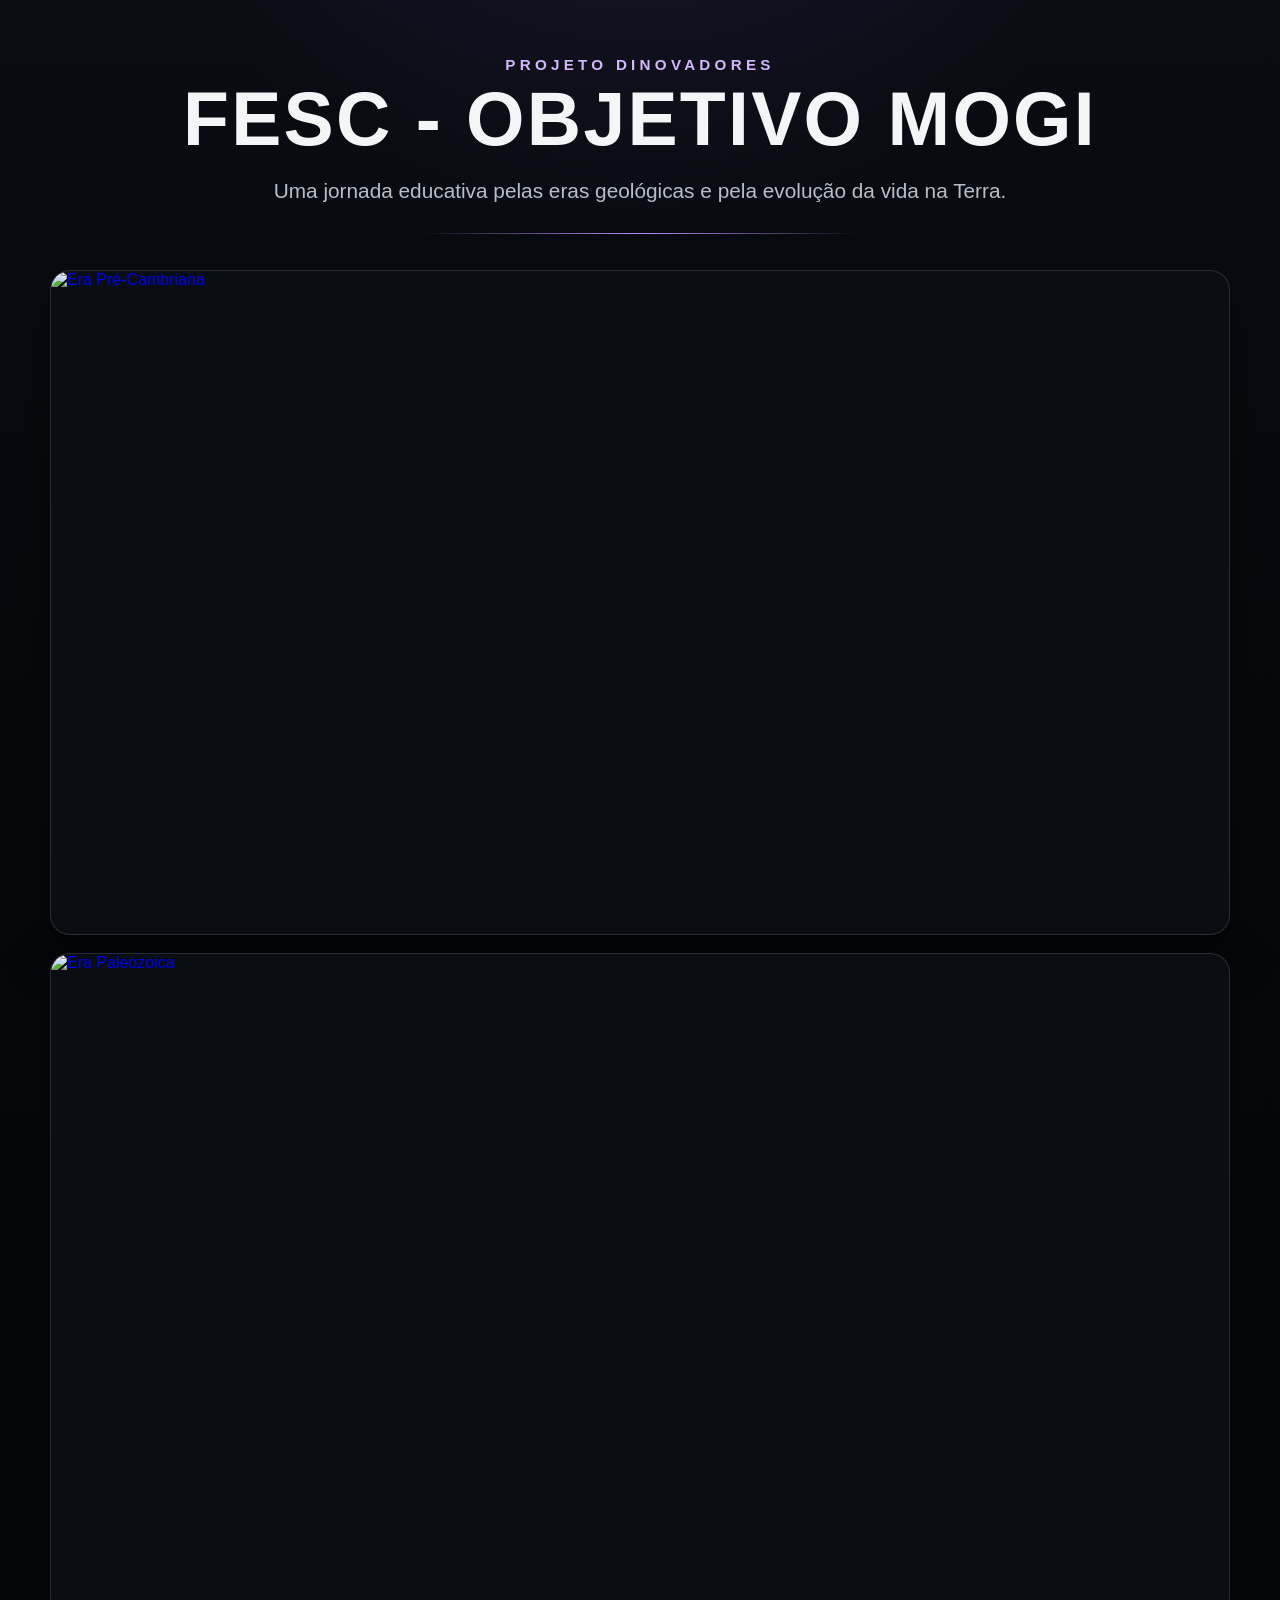
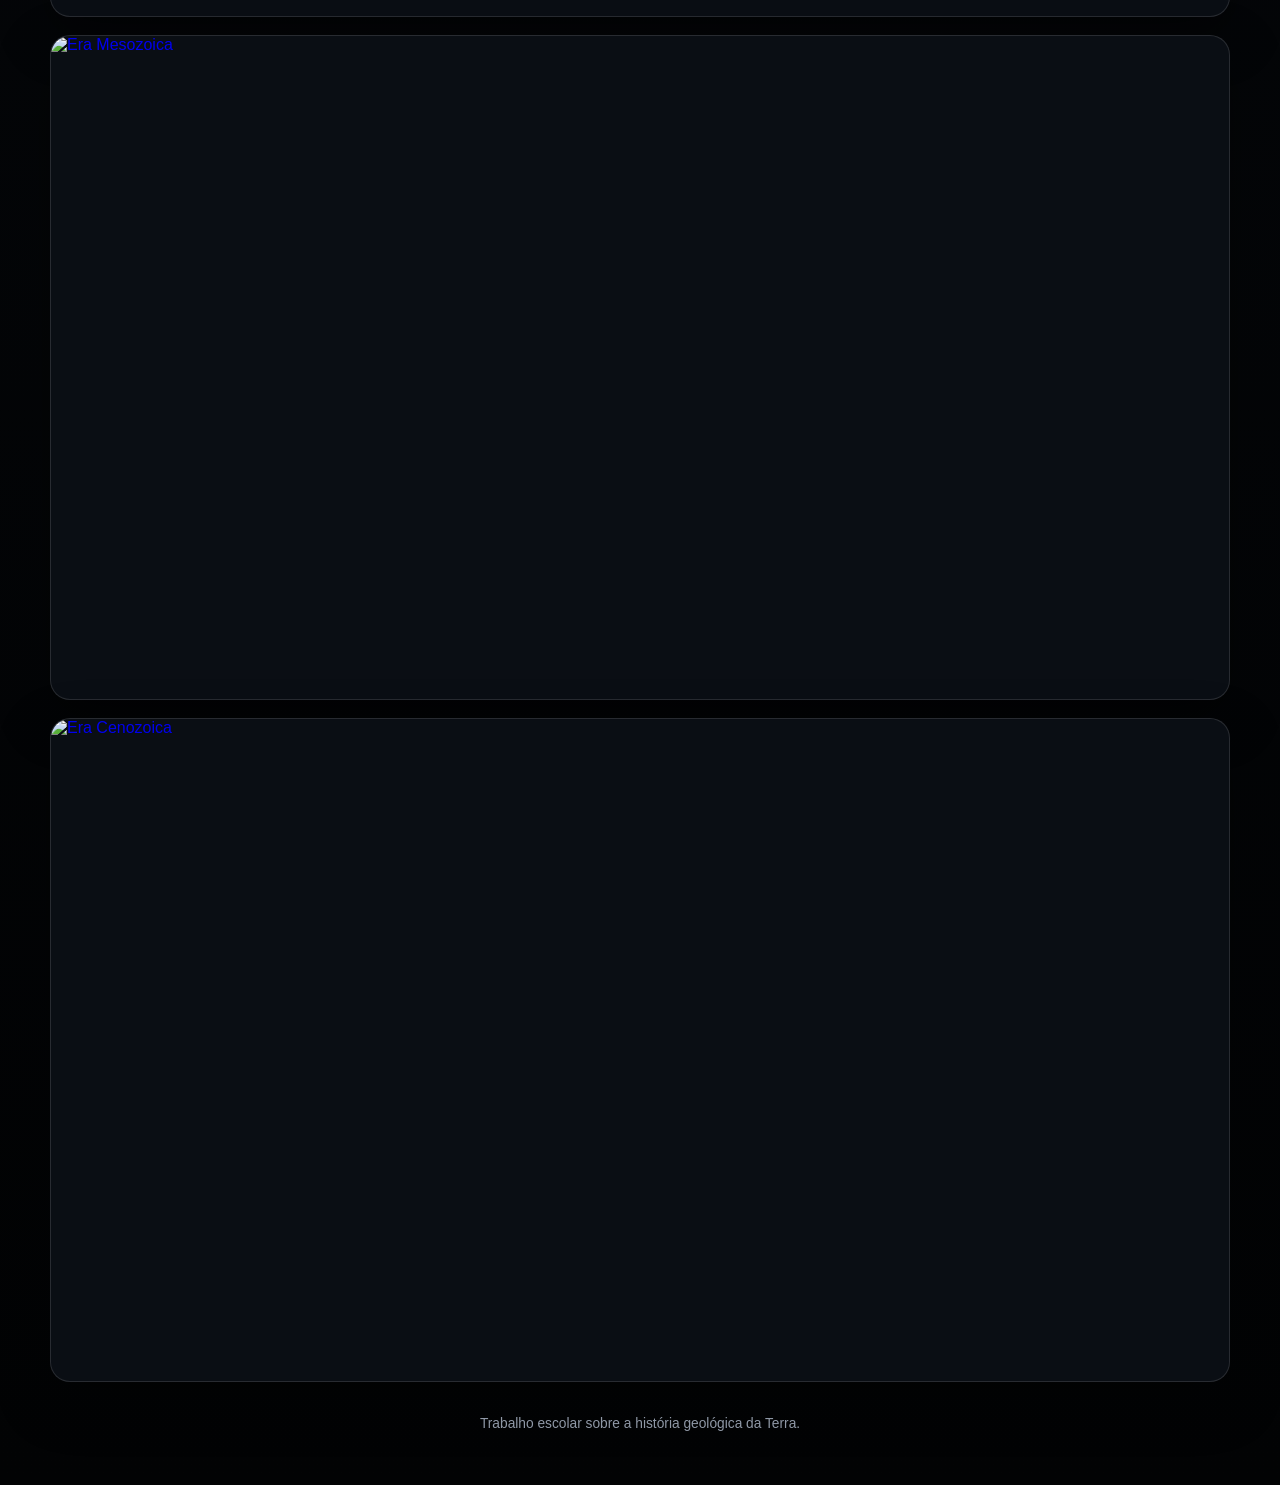
==== index.html @ ee66752a "Add files via upload" ====
<!DOCTYPE html>
<html lang="pt-BR">
<head>
<meta charset="UTF-8">
<meta name="viewport" content="width=device-width, initial-scale=1.0">
<meta name="theme-color" content="#05070a">
<title>Dinovadores | FESC - Objetivo Mogi</title>
<style>
*{box-sizing:border-box}html{scroll-behavior:smooth}
body{margin:0;font-family:Arial,Helvetica,sans-serif;color:#f4f5f7;background:radial-gradient(circle at 50% -10%,rgba(126,87,194,.18),transparent 34rem),linear-gradient(180deg,#090c12 0%,#05070a 30%,#020304 100%)}
.page{width:min(1180px,calc(100% - 24px));margin:auto;padding:34px 0 54px}
header{text-align:center;padding:22px 12px 36px}
.eyebrow{margin:0 0 10px;color:#d2b8ff;font-size:clamp(.78rem,2.5vw,.95rem);font-weight:800;letter-spacing:.28em;text-transform:uppercase}
h1{margin:0;font-size:clamp(2rem,8vw,4.7rem);line-height:.98;letter-spacing:.03em;text-transform:uppercase}
.subtitle{max-width:760px;margin:18px auto 0;color:#b7bec9;font-size:clamp(1rem,3.6vw,1.3rem);line-height:1.55}
.divider{width:min(440px,70%);height:1px;margin:26px auto 0;background:linear-gradient(90deg,transparent,#b992ff,transparent)}
main{display:grid;gap:18px}
.era-card{display:block;overflow:hidden;border:1px solid rgba(255,255,255,.12);border-radius:20px;background:#0a0e14;box-shadow:0 18px 52px rgba(0,0,0,.38);text-decoration:none;transition:.22s}
.era-card:hover,.era-card:focus-visible{transform:translateY(-4px);border-color:rgba(199,164,255,.5);box-shadow:0 24px 64px rgba(0,0,0,.52);outline:none}
.era-card img{display:block;width:100%;height:auto;aspect-ratio:16/9;object-fit:cover}
footer{padding:34px 10px 0;color:#8f98a6;text-align:center;font-size:.86rem}
@media(max-width:640px){.page{width:min(100% - 14px,1180px);padding-top:18px}header{padding-bottom:26px}main{gap:12px}.era-card{border-radius:13px}}
</style>
</head>
<body>
<div class="page">
<header>
<p class="eyebrow">Projeto Dinovadores</p>
<h1>FESC - Objetivo Mogi</h1>
<p class="subtitle">Uma jornada educativa pelas eras geológicas e pela evolução da vida na Terra.</p>
<div class="divider"></div>
</header>
<main>
<a class="era-card" href="precambriana/"><img src="assets/precambriana.png" alt="Era Pré-Cambriana"></a>
<a class="era-card" href="paleozoica/"><img src="assets/paleozoica.png" alt="Era Paleozoica" loading="lazy"></a>
<a class="era-card" href="mesozoica/"><img src="assets/mesozoica.png" alt="Era Mesozoica" loading="lazy"></a>
<a class="era-card" href="cenozoica/"><img src="assets/cenozoica.png" alt="Era Cenozoica" loading="lazy"></a>
</main>
<footer>Trabalho escolar sobre a história geológica da Terra.</footer>
</div>
</body>
</html>
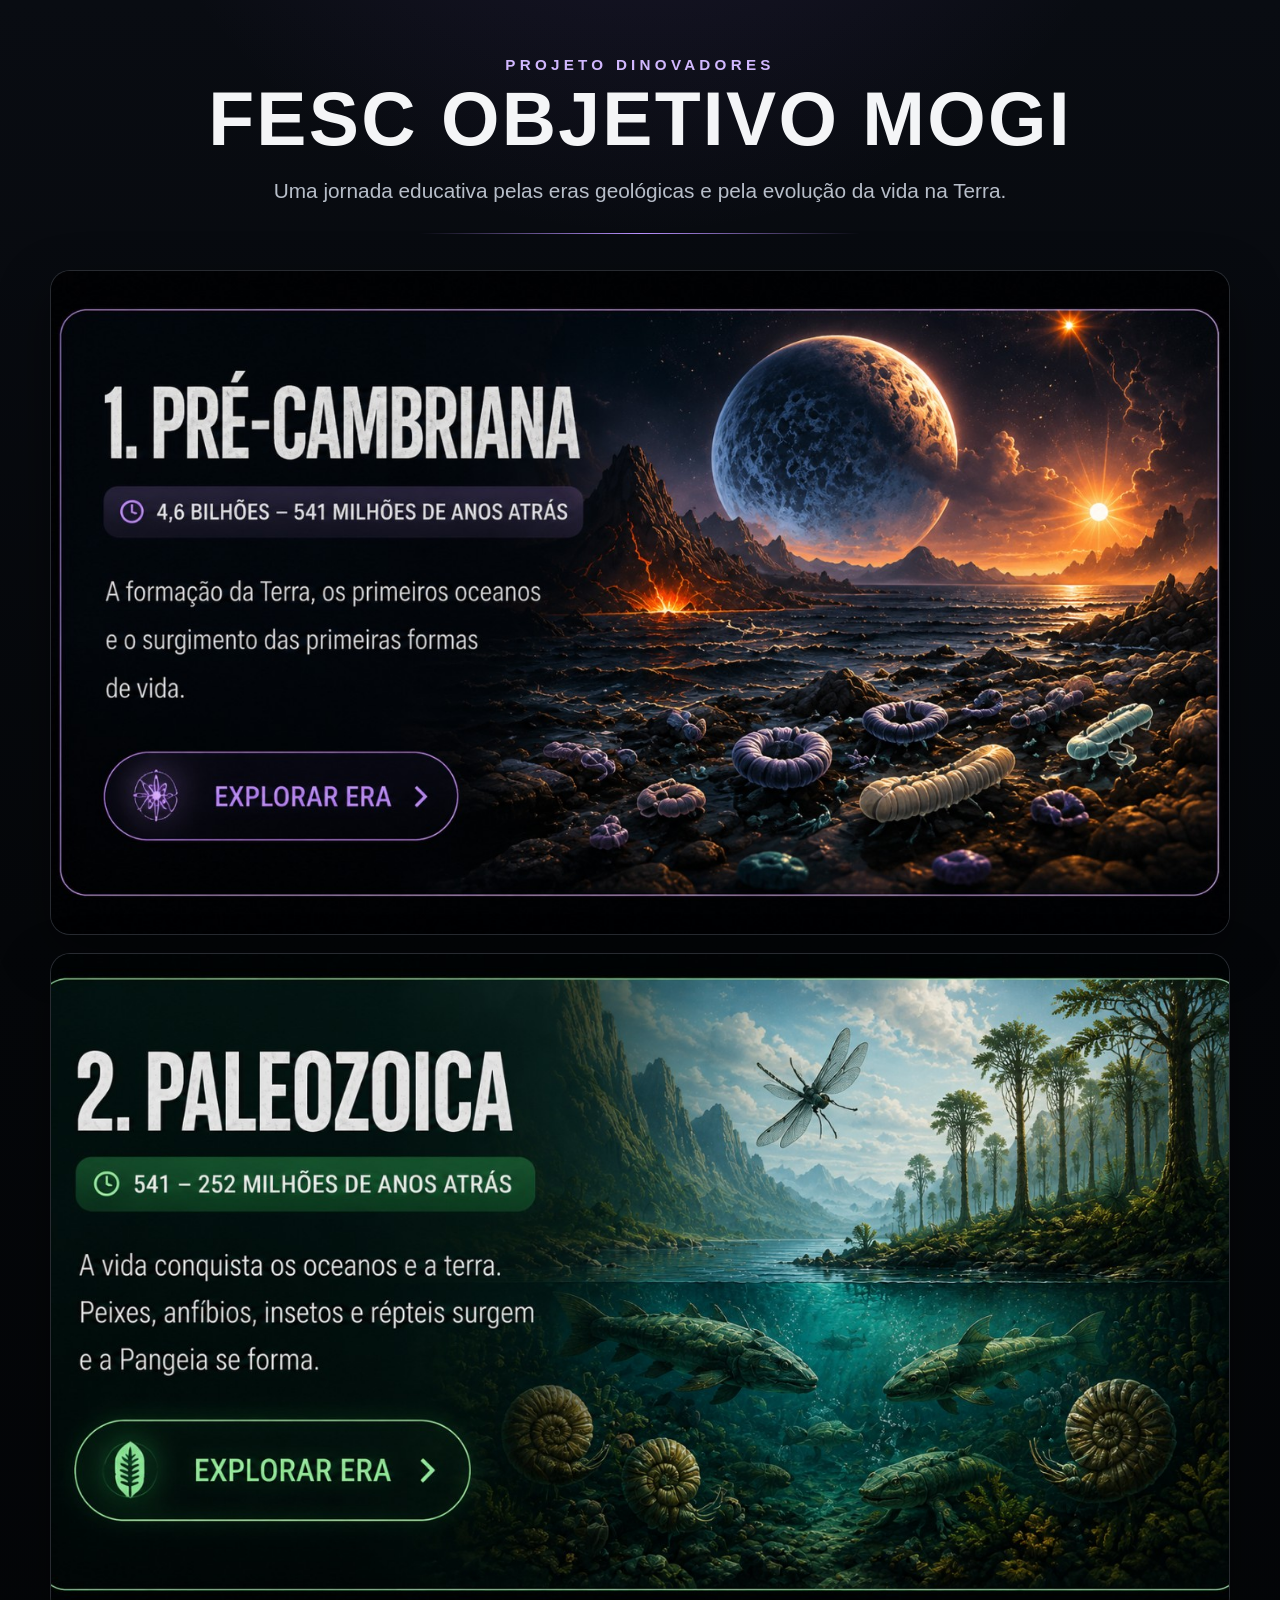
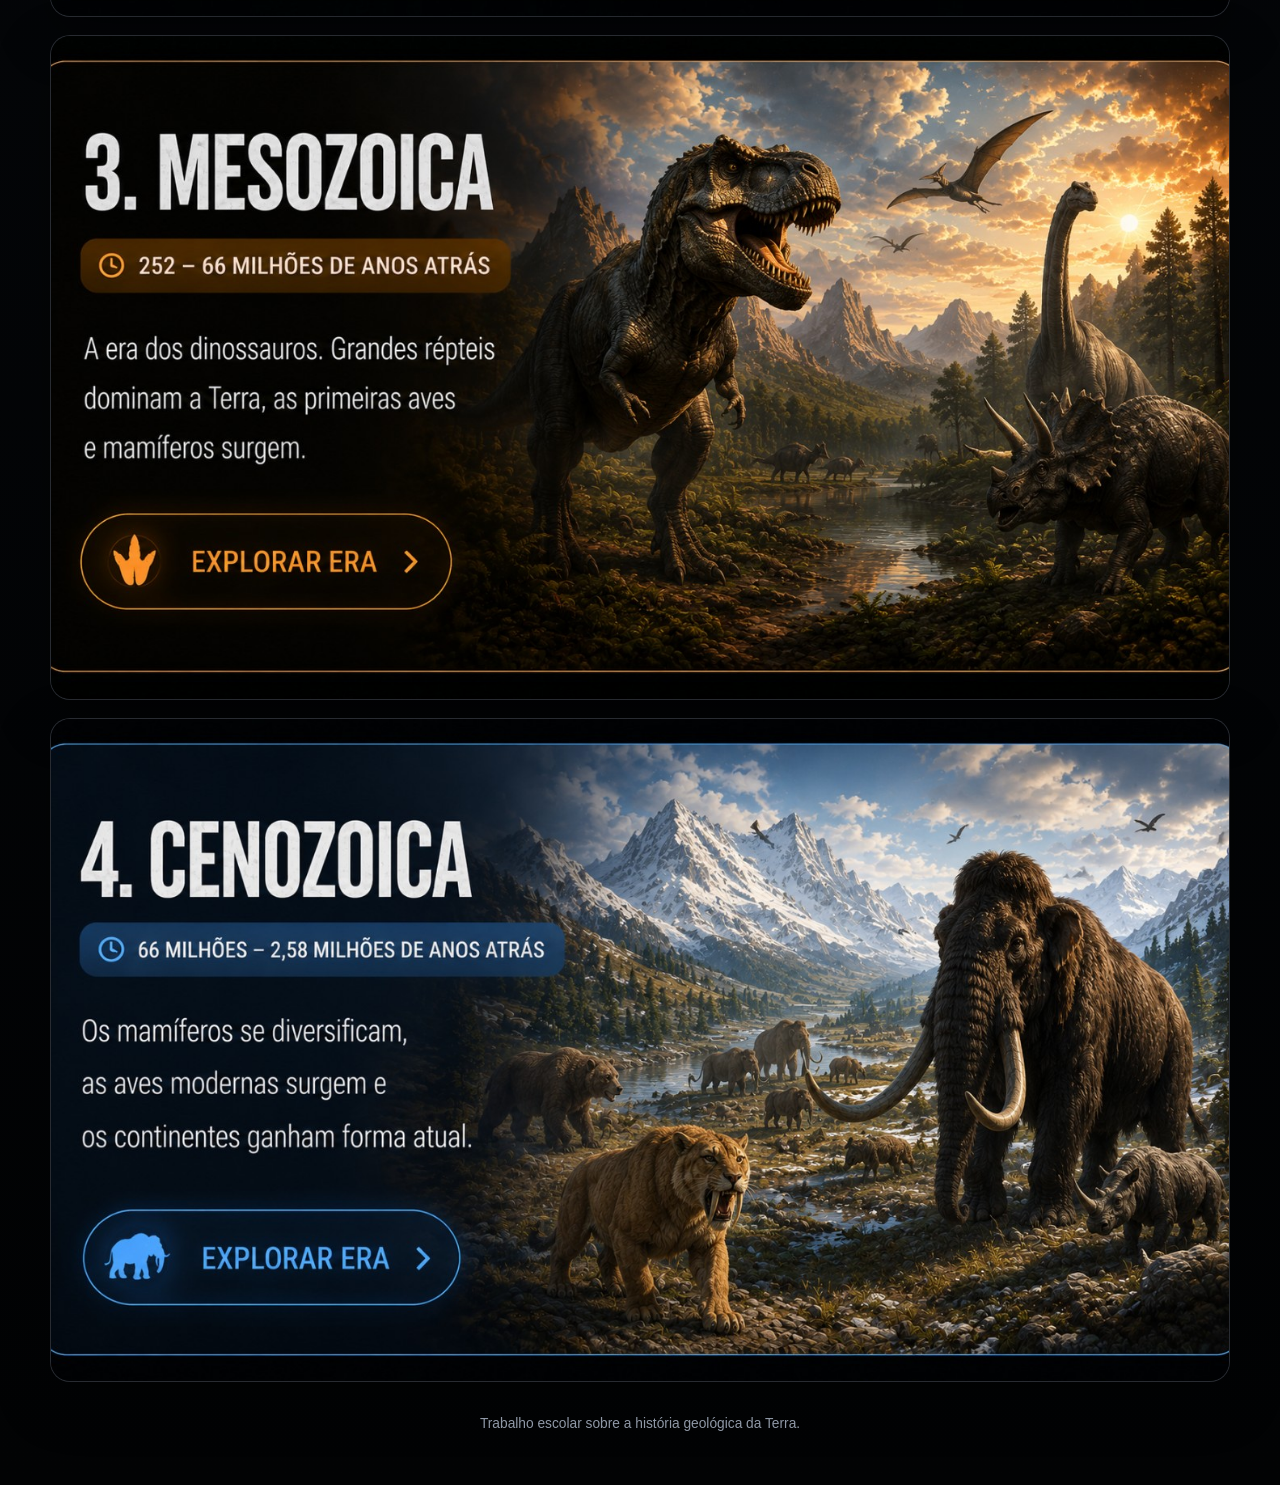
==== commit ca693190: "Update index.html" ====
--- a/index.html
+++ b/index.html
@@ -25,8 +25,14 @@
 <body>
 <div class="page">
 <header>
+  
 <p class="eyebrow">Projeto Dinovadores</p>
-<h1>FESC - Objetivo Mogi</h1>
+
+<h1>
+  <span>FESC</span>
+  <span>Objetivo Mogi</span>
+</h1>
+  
 <p class="subtitle">Uma jornada educativa pelas eras geológicas e pela evolução da vida na Terra.</p>
 <div class="divider"></div>
 </header>
@@ -39,4 +45,4 @@
 <footer>Trabalho escolar sobre a história geológica da Terra.</footer>
 </div>
 </body>
-</html>+</html>
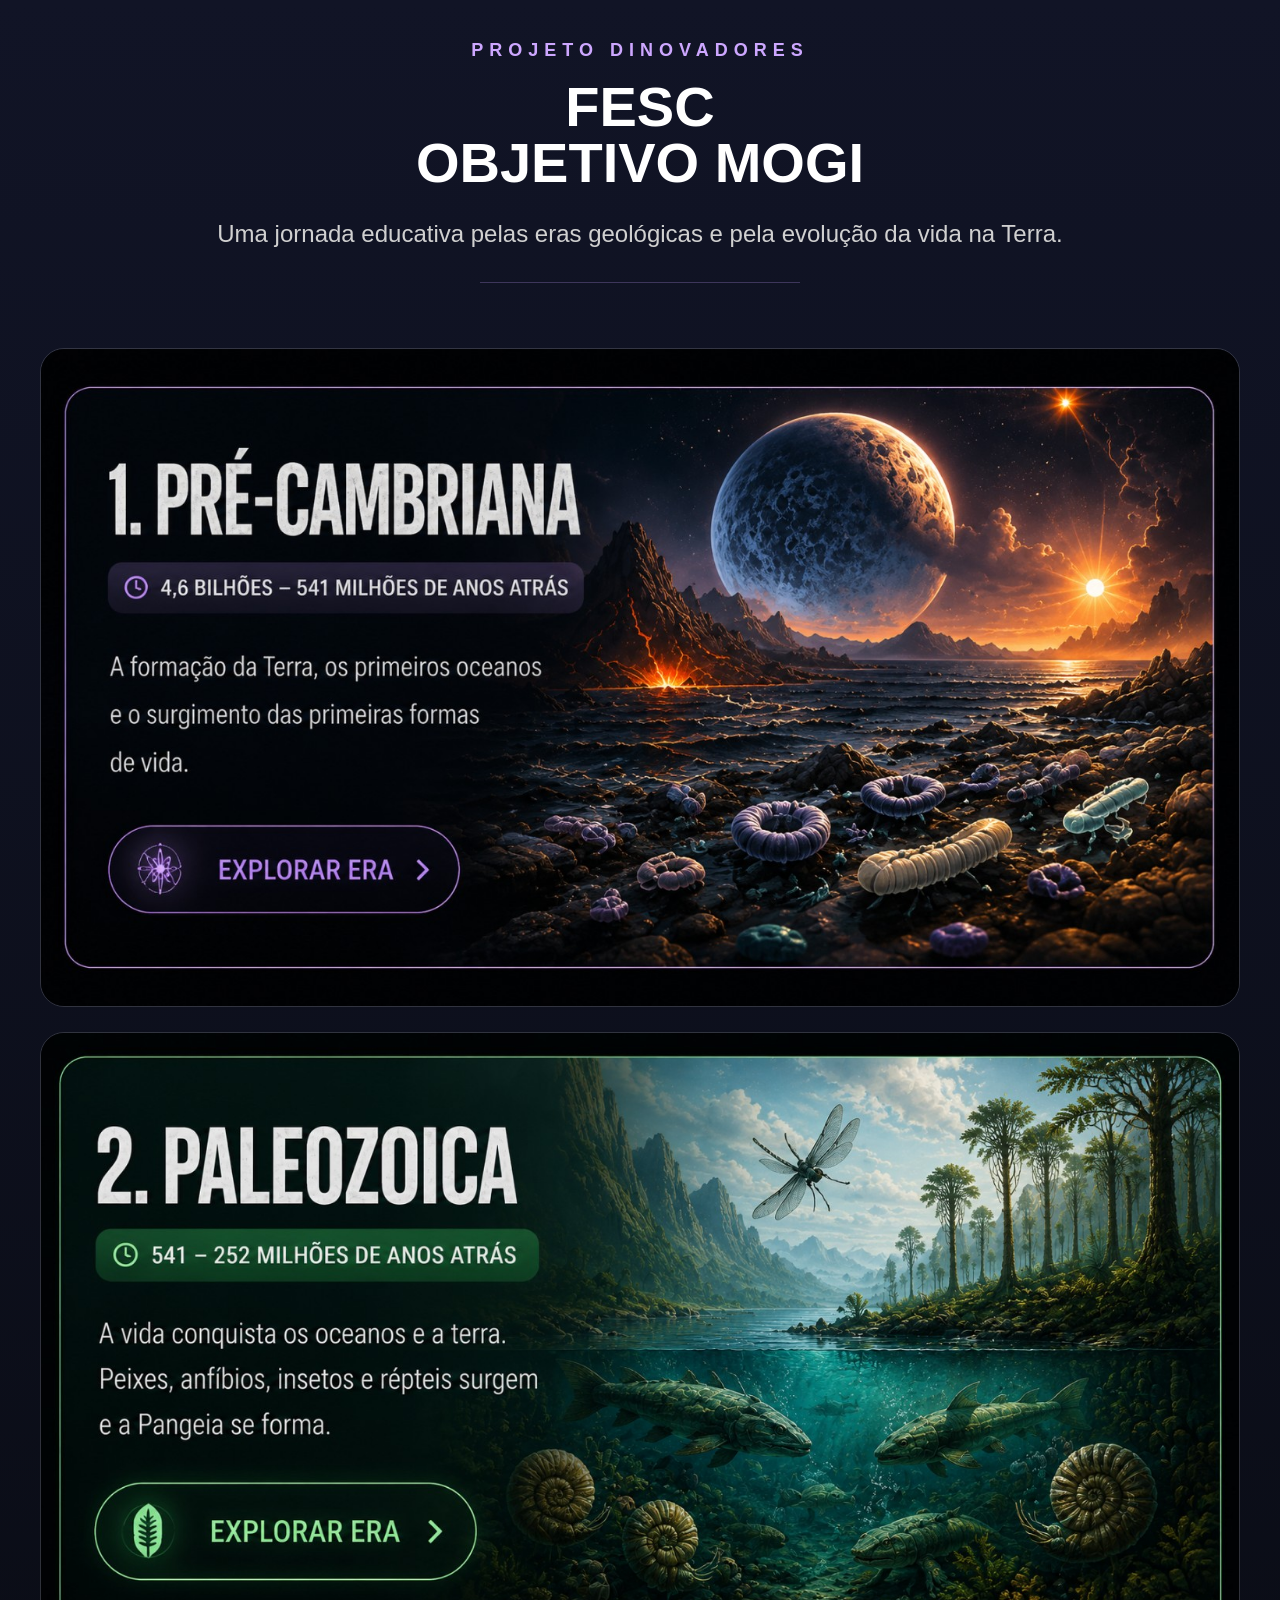
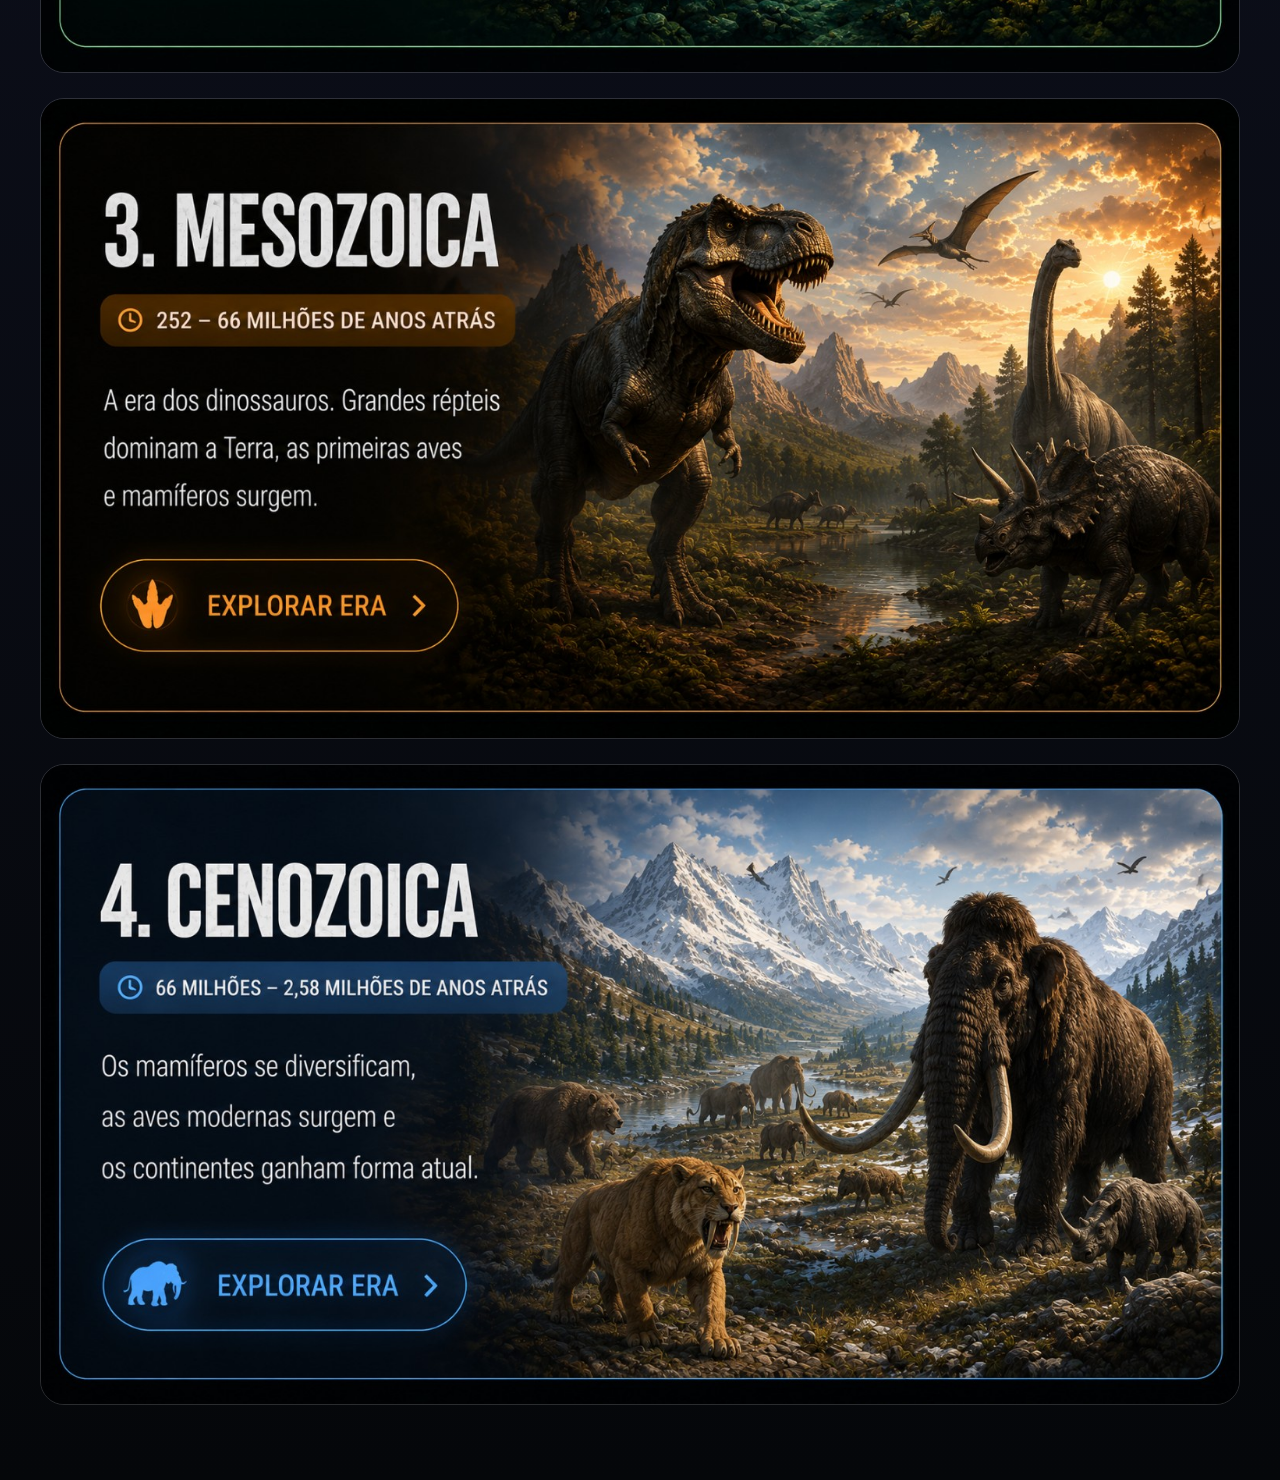
==== commit bbe10023: "Update index.html" ====
--- a/index.html
+++ b/index.html
@@ -3,46 +3,206 @@
 <head>
 <meta charset="UTF-8">
 <meta name="viewport" content="width=device-width, initial-scale=1.0">
-<meta name="theme-color" content="#05070a">
-<title>Dinovadores | FESC - Objetivo Mogi</title>
+
+<title>Projeto Dinovadores</title>
+
 <style>
-*{box-sizing:border-box}html{scroll-behavior:smooth}
-body{margin:0;font-family:Arial,Helvetica,sans-serif;color:#f4f5f7;background:radial-gradient(circle at 50% -10%,rgba(126,87,194,.18),transparent 34rem),linear-gradient(180deg,#090c12 0%,#05070a 30%,#020304 100%)}
-.page{width:min(1180px,calc(100% - 24px));margin:auto;padding:34px 0 54px}
-header{text-align:center;padding:22px 12px 36px}
-.eyebrow{margin:0 0 10px;color:#d2b8ff;font-size:clamp(.78rem,2.5vw,.95rem);font-weight:800;letter-spacing:.28em;text-transform:uppercase}
-h1{margin:0;font-size:clamp(2rem,8vw,4.7rem);line-height:.98;letter-spacing:.03em;text-transform:uppercase}
-.subtitle{max-width:760px;margin:18px auto 0;color:#b7bec9;font-size:clamp(1rem,3.6vw,1.3rem);line-height:1.55}
-.divider{width:min(440px,70%);height:1px;margin:26px auto 0;background:linear-gradient(90deg,transparent,#b992ff,transparent)}
-main{display:grid;gap:18px}
-.era-card{display:block;overflow:hidden;border:1px solid rgba(255,255,255,.12);border-radius:20px;background:#0a0e14;box-shadow:0 18px 52px rgba(0,0,0,.38);text-decoration:none;transition:.22s}
-.era-card:hover,.era-card:focus-visible{transform:translateY(-4px);border-color:rgba(199,164,255,.5);box-shadow:0 24px 64px rgba(0,0,0,.52);outline:none}
-.era-card img{display:block;width:100%;height:auto;aspect-ratio:16/9;object-fit:cover}
-footer{padding:34px 10px 0;color:#8f98a6;text-align:center;font-size:.86rem}
-@media(max-width:640px){.page{width:min(100% - 14px,1180px);padding-top:18px}header{padding-bottom:26px}main{gap:12px}.era-card{border-radius:13px}}
+
+*{
+margin:0;
+padding:0;
+box-sizing:border-box;
+}
+
+body{
+
+font-family:Arial,Helvetica,sans-serif;
+
+background:
+linear-gradient(180deg,#111426,#05070a);
+
+color:white;
+
+}
+
+header{
+
+padding:40px 20px 35px;
+
+text-align:center;
+
+}
+
+header h2{
+
+color:#cda7ff;
+
+letter-spacing:6px;
+
+font-size:18px;
+
+margin-bottom:18px;
+
+}
+
+header h1{
+
+display:flex;
+
+flex-direction:column;
+
+align-items:center;
+
+line-height:1;
+
+font-size:56px;
+
+font-weight:900;
+
+text-transform:uppercase;
+
+}
+
+header p{
+
+margin-top:25px;
+
+font-size:24px;
+
+line-height:1.5;
+
+color:#d0d0d0;
+
+max-width:900px;
+
+margin-left:auto;
+
+margin-right:auto;
+
+}
+
+.linha{
+
+width:320px;
+
+height:1px;
+
+background:#6d5b94;
+
+margin:30px auto;
+
+opacity:.5;
+
+}
+
+main{
+
+width:95%;
+
+max-width:1200px;
+
+margin:auto;
+
+padding-bottom:50px;
+
+}
+
+.card{
+
+display:block;
+
+margin-bottom:25px;
+
+border-radius:24px;
+
+overflow:hidden;
+
+border:1px solid rgba(255,255,255,.15);
+
+transition:.25s;
+
+}
+
+.card:hover{
+
+transform:scale(1.01);
+
+}
+
+.card img{
+
+display:block;
+
+width:100%;
+
+height:auto;
+
+}
+
+@media(max-width:700px){
+
+header h1{
+
+font-size:48px;
+
+}
+
+header p{
+
+font-size:18px;
+
+}
+
+}
+
 </style>
+
 </head>
+
 <body>
-<div class="page">
+
 <header>
-  
-<p class="eyebrow">Projeto Dinovadores</p>
+
+<h2>PROJETO DINOVADORES</h2>
 
 <h1>
-  <span>FESC</span>
-  <span>Objetivo Mogi</span>
+
+<span>FESC</span>
+
+<span>OBJETIVO MOGI</span>
+
 </h1>
-  
-<p class="subtitle">Uma jornada educativa pelas eras geológicas e pela evolução da vida na Terra.</p>
-<div class="divider"></div>
+
+<p>
+
+Uma jornada educativa pelas eras geológicas e pela evolução da vida na Terra.
+
+</p>
+
+<div class="linha"></div>
+
 </header>
+
 <main>
-<a class="era-card" href="precambriana/"><img src="assets/precambriana.png" alt="Era Pré-Cambriana"></a>
-<a class="era-card" href="paleozoica/"><img src="assets/paleozoica.png" alt="Era Paleozoica" loading="lazy"></a>
-<a class="era-card" href="mesozoica/"><img src="assets/mesozoica.png" alt="Era Mesozoica" loading="lazy"></a>
-<a class="era-card" href="cenozoica/"><img src="assets/cenozoica.png" alt="Era Cenozoica" loading="lazy"></a>
+
+<a class="card" href="precambriana/">
+<img src="assets/precambriana.png">
+</a>
+
+<a class="card" href="paleozoica/">
+<img src="assets/paleozoica.png">
+</a>
+
+<a class="card" href="mesozoica/">
+<img src="assets/mesozoica.png">
+</a>
+
+<a class="card" href="cenozoica/">
+<img src="assets/cenozoica.png">
+</a>
+
 </main>
-<footer>Trabalho escolar sobre a história geológica da Terra.</footer>
-</div>
+
 </body>
+
 </html>
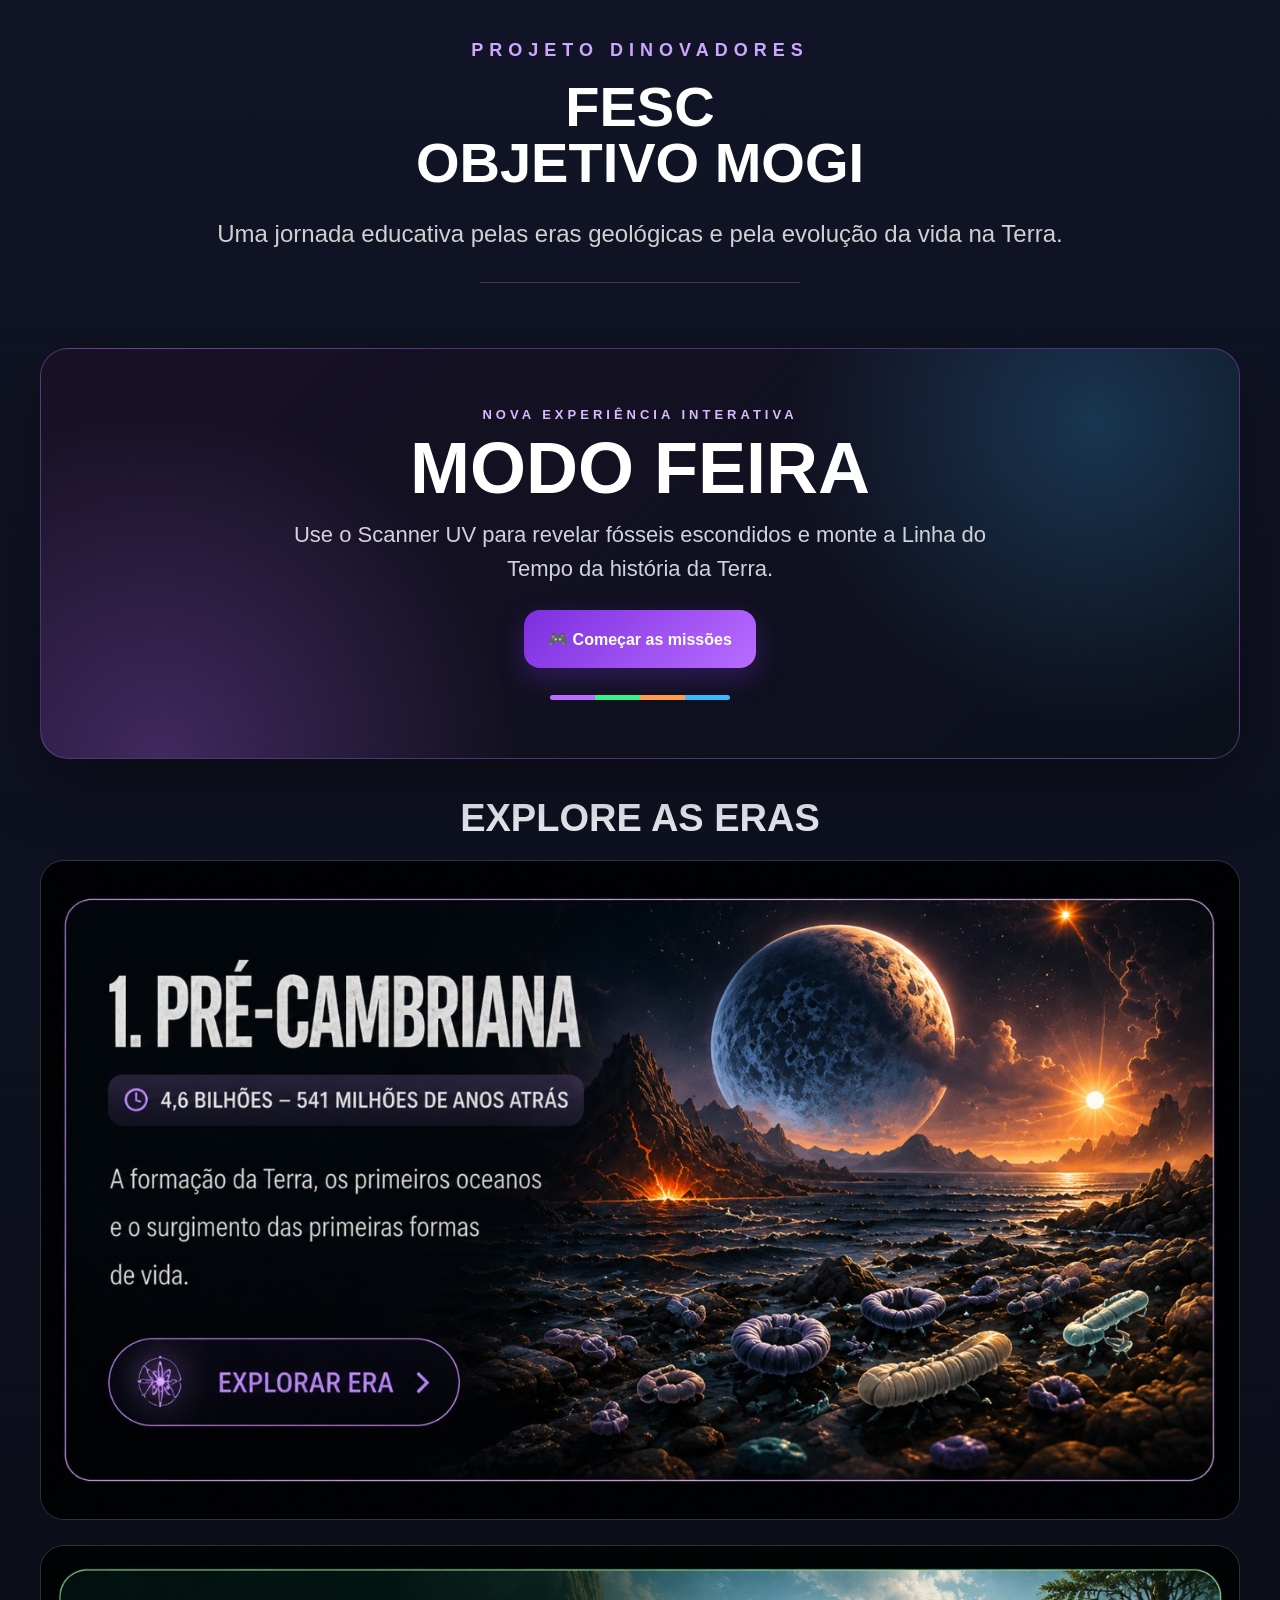
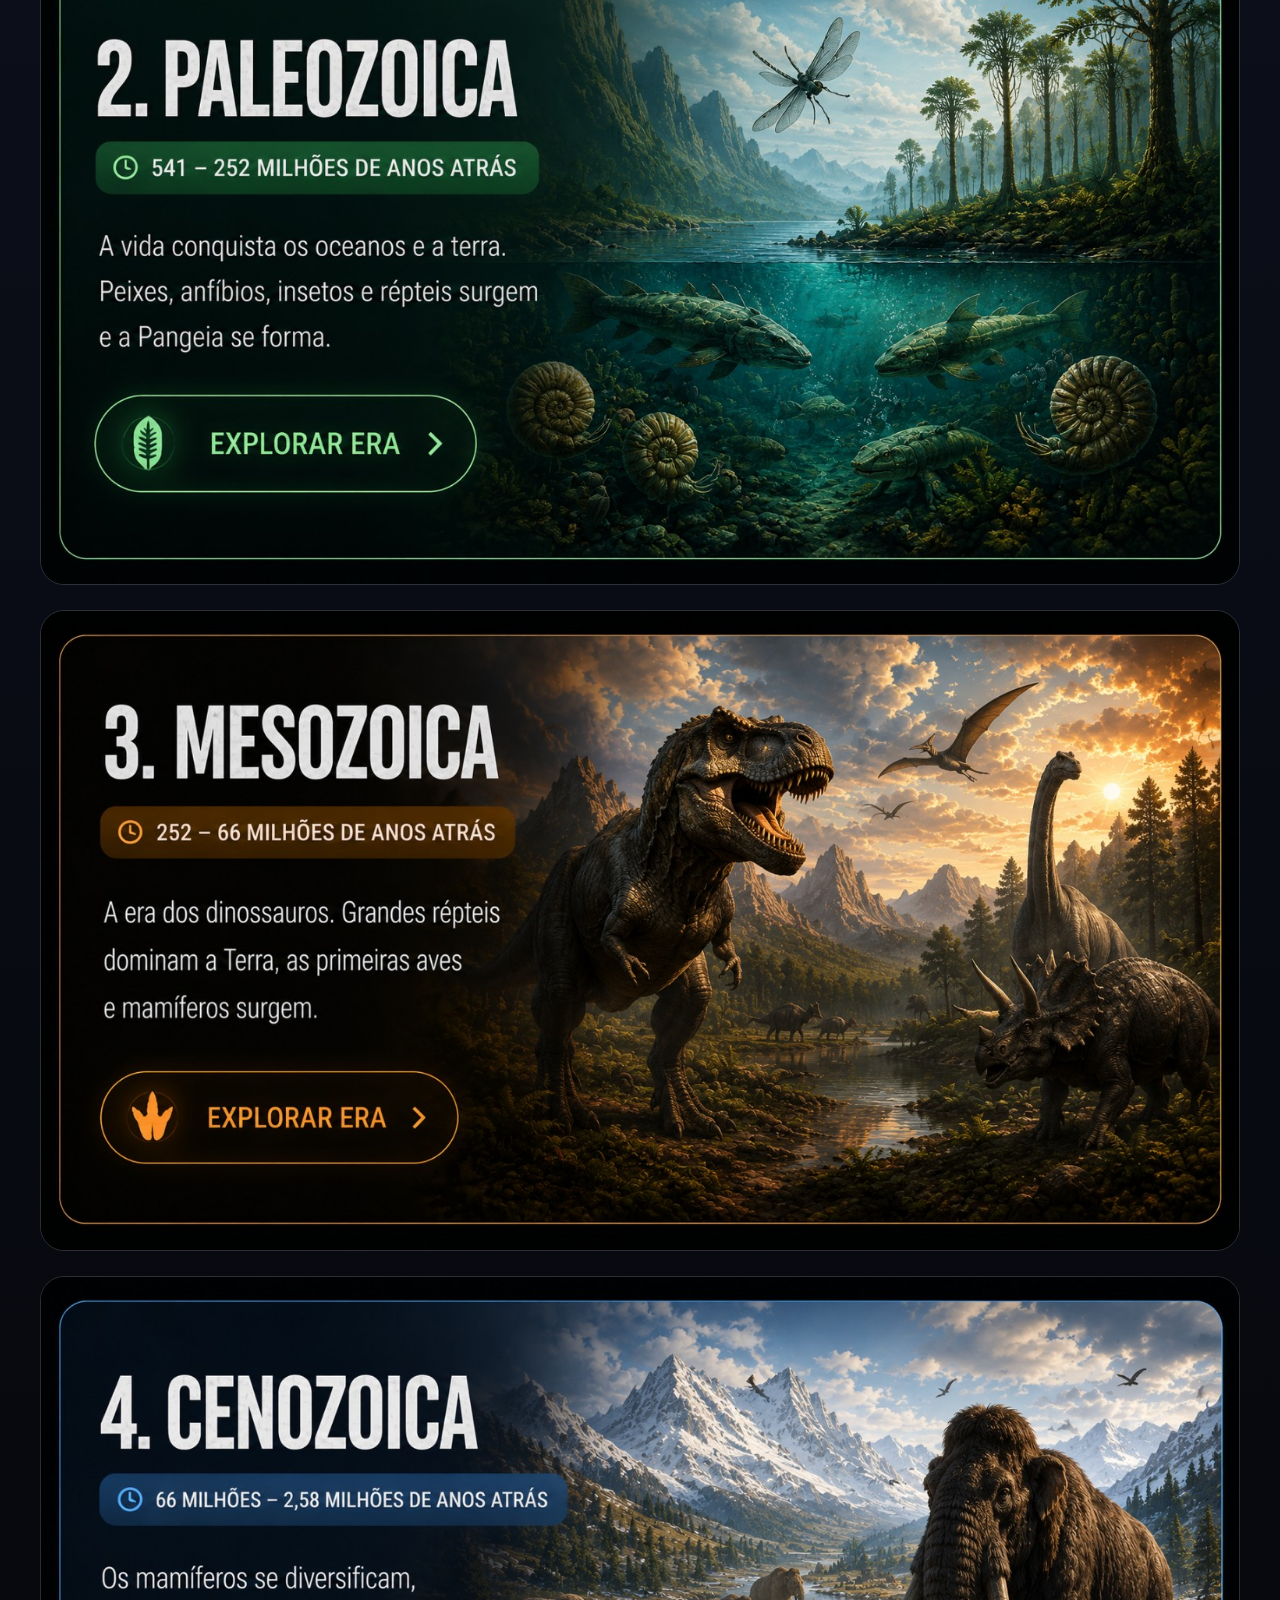
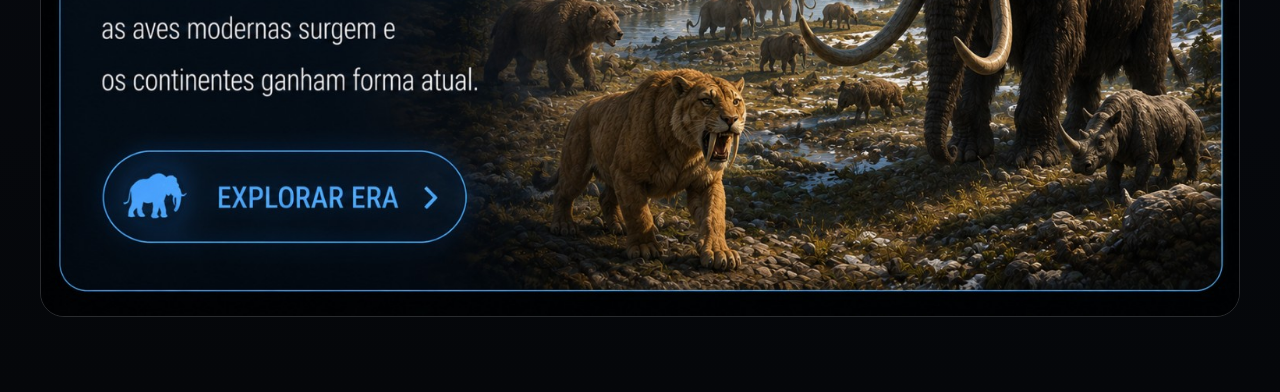
==== commit ced3b82a: "Add files via upload" ====
--- a/index.html
+++ b/index.html
@@ -139,6 +139,139 @@
 
 }
 
+.fair-mode{
+
+position:relative;
+
+overflow:hidden;
+
+margin-bottom:38px;
+
+padding:clamp(26px,6vw,58px);
+
+border:1px solid rgba(185,108,255,.36);
+
+border-radius:28px;
+
+background:
+radial-gradient(circle at 88% 18%,rgba(58,184,255,.22),transparent 19rem),
+radial-gradient(circle at 10% 100%,rgba(185,108,255,.27),transparent 22rem),
+linear-gradient(135deg,#181126,#0b101b);
+
+box-shadow:0 24px 70px rgba(0,0,0,.34);
+
+text-align:center;
+
+}
+
+.fair-kicker{
+
+color:#d8b8ff;
+
+font-size:13px;
+
+font-weight:900;
+
+letter-spacing:4px;
+
+}
+
+.fair-mode h2{
+
+margin:10px 0 14px;
+
+font-size:clamp(40px,8vw,72px);
+
+line-height:1;
+
+text-transform:uppercase;
+
+}
+
+.fair-mode p{
+
+max-width:700px;
+
+margin:0 auto;
+
+color:#d0d3db;
+
+font-size:clamp(17px,3vw,22px);
+
+line-height:1.55;
+
+}
+
+.fair-button{
+
+display:inline-flex;
+
+min-height:58px;
+
+align-items:center;
+
+justify-content:center;
+
+margin-top:24px;
+
+padding:14px 24px;
+
+border-radius:16px;
+
+background:linear-gradient(135deg,#7d2fe0,#b96cff);
+
+box-shadow:0 10px 28px rgba(125,47,224,.3);
+
+color:#fff;
+
+font-weight:900;
+
+text-decoration:none;
+
+}
+
+.fair-button:hover{
+
+transform:translateY(-2px);
+
+}
+
+.fair-colors{
+
+display:flex;
+
+width:180px;
+
+height:5px;
+
+margin:27px auto 0;
+
+overflow:hidden;
+
+border-radius:999px;
+
+}
+
+.fair-colors span{flex:1}
+.fair-colors span:nth-child(1){background:#b96cff}
+.fair-colors span:nth-child(2){background:#39ef8e}
+.fair-colors span:nth-child(3){background:#ff9b4a}
+.fair-colors span:nth-child(4){background:#3ab8ff}
+
+.eras-title{
+
+margin:0 0 20px;
+
+color:#e8eaf0;
+
+font-size:clamp(25px,5vw,38px);
+
+text-align:center;
+
+text-transform:uppercase;
+
+}
+
 @media(max-width:700px){
 
 header h1{
@@ -185,20 +318,40 @@
 
 <main>
 
+<section class="fair-mode">
+
+<div class="fair-kicker">NOVA EXPERIÊNCIA INTERATIVA</div>
+
+<h2>Modo Feira</h2>
+
+<p>
+
+Use o Scanner UV para revelar fósseis escondidos e monte a Linha do Tempo da história da Terra.
+
+</p>
+
+<a class="fair-button" href="modo-feira/">🎮 Começar as missões</a>
+
+<div class="fair-colors" aria-hidden="true"><span></span><span></span><span></span><span></span></div>
+
+</section>
+
+<h2 class="eras-title">Explore as eras</h2>
+
 <a class="card" href="precambriana/">
-<img src="assets/precambriana.png">
+<img src="assets/precambriana.png" alt="Explorar a Era Pré-Cambriana">
 </a>
 
 <a class="card" href="paleozoica/">
-<img src="assets/paleozoica.png">
+<img src="assets/paleozoica.png" alt="Explorar a Era Paleozoica">
 </a>
 
 <a class="card" href="mesozoica/">
-<img src="assets/mesozoica.png">
+<img src="assets/mesozoica.png" alt="Explorar a Era Mesozoica">
 </a>
 
 <a class="card" href="cenozoica/">
-<img src="assets/cenozoica.png">
+<img src="assets/cenozoica.png" alt="Explorar a Era Cenozoica">
 </a>
 
 </main>
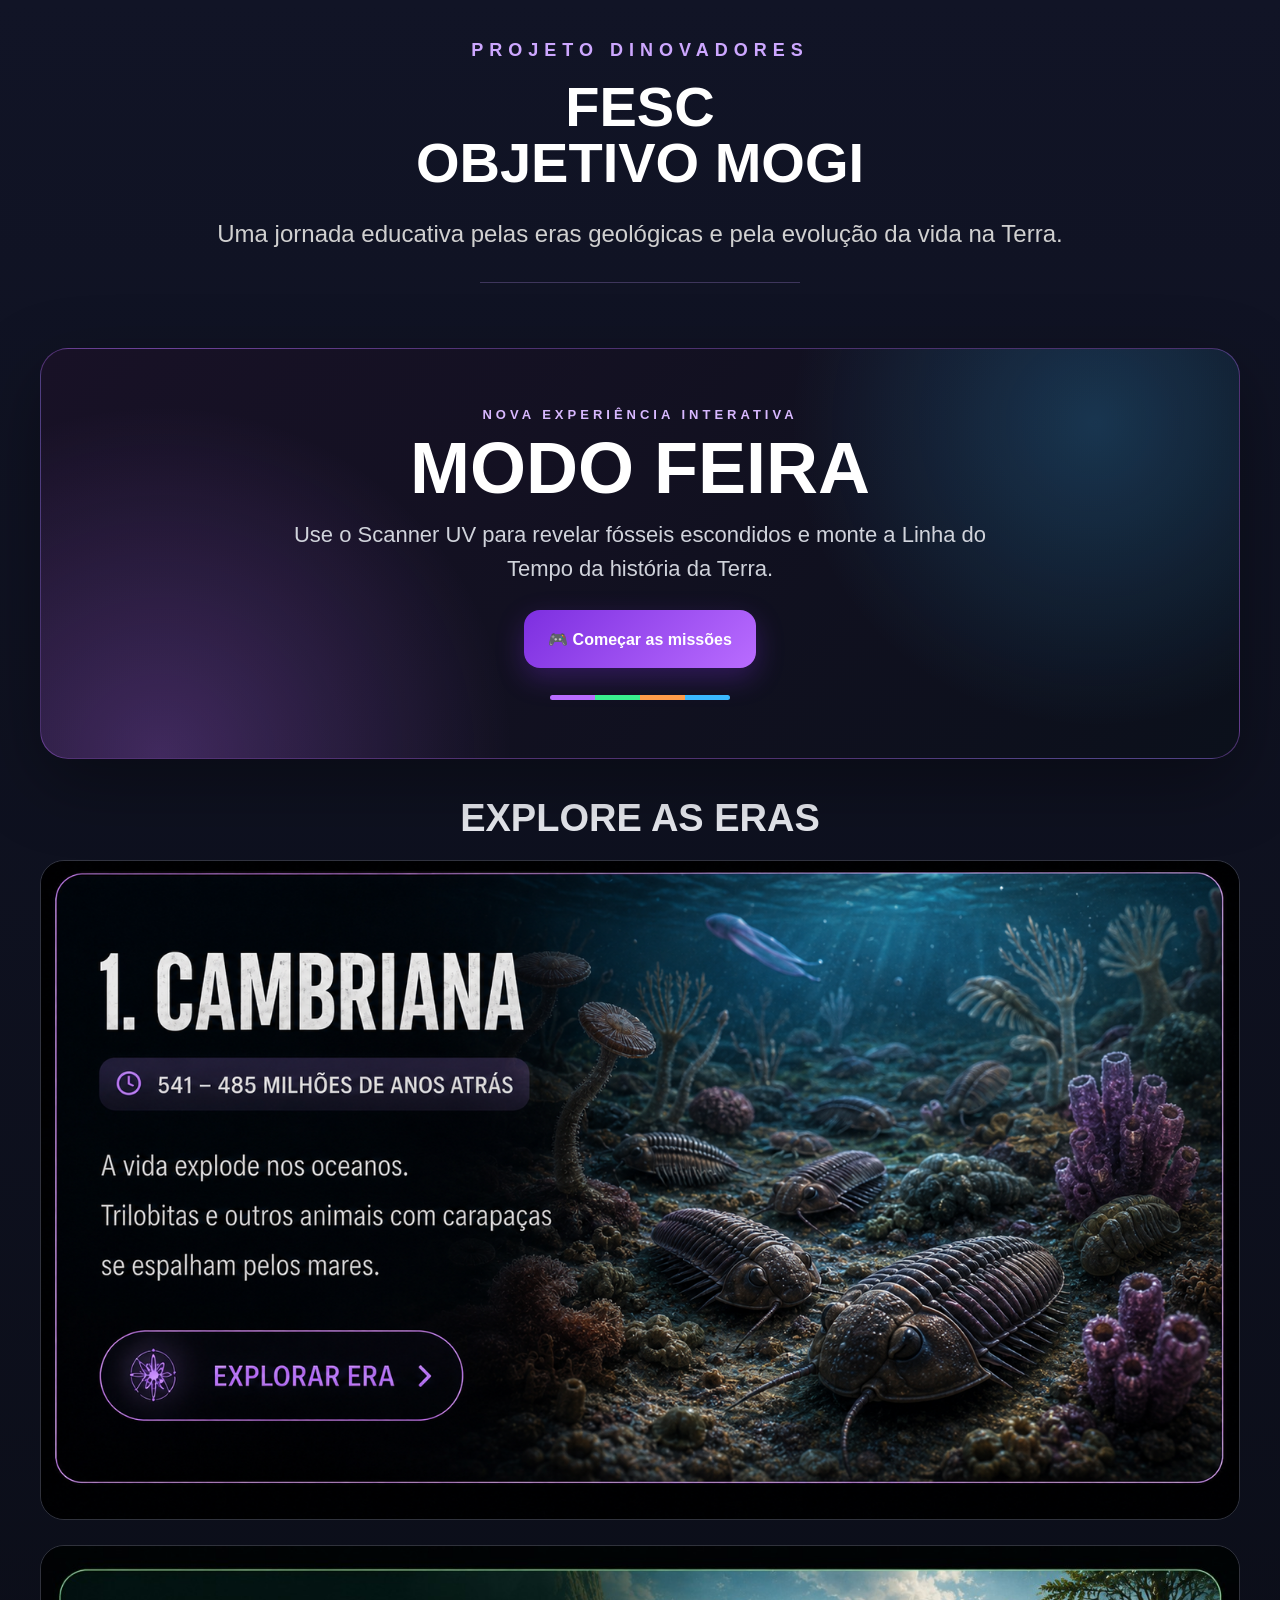
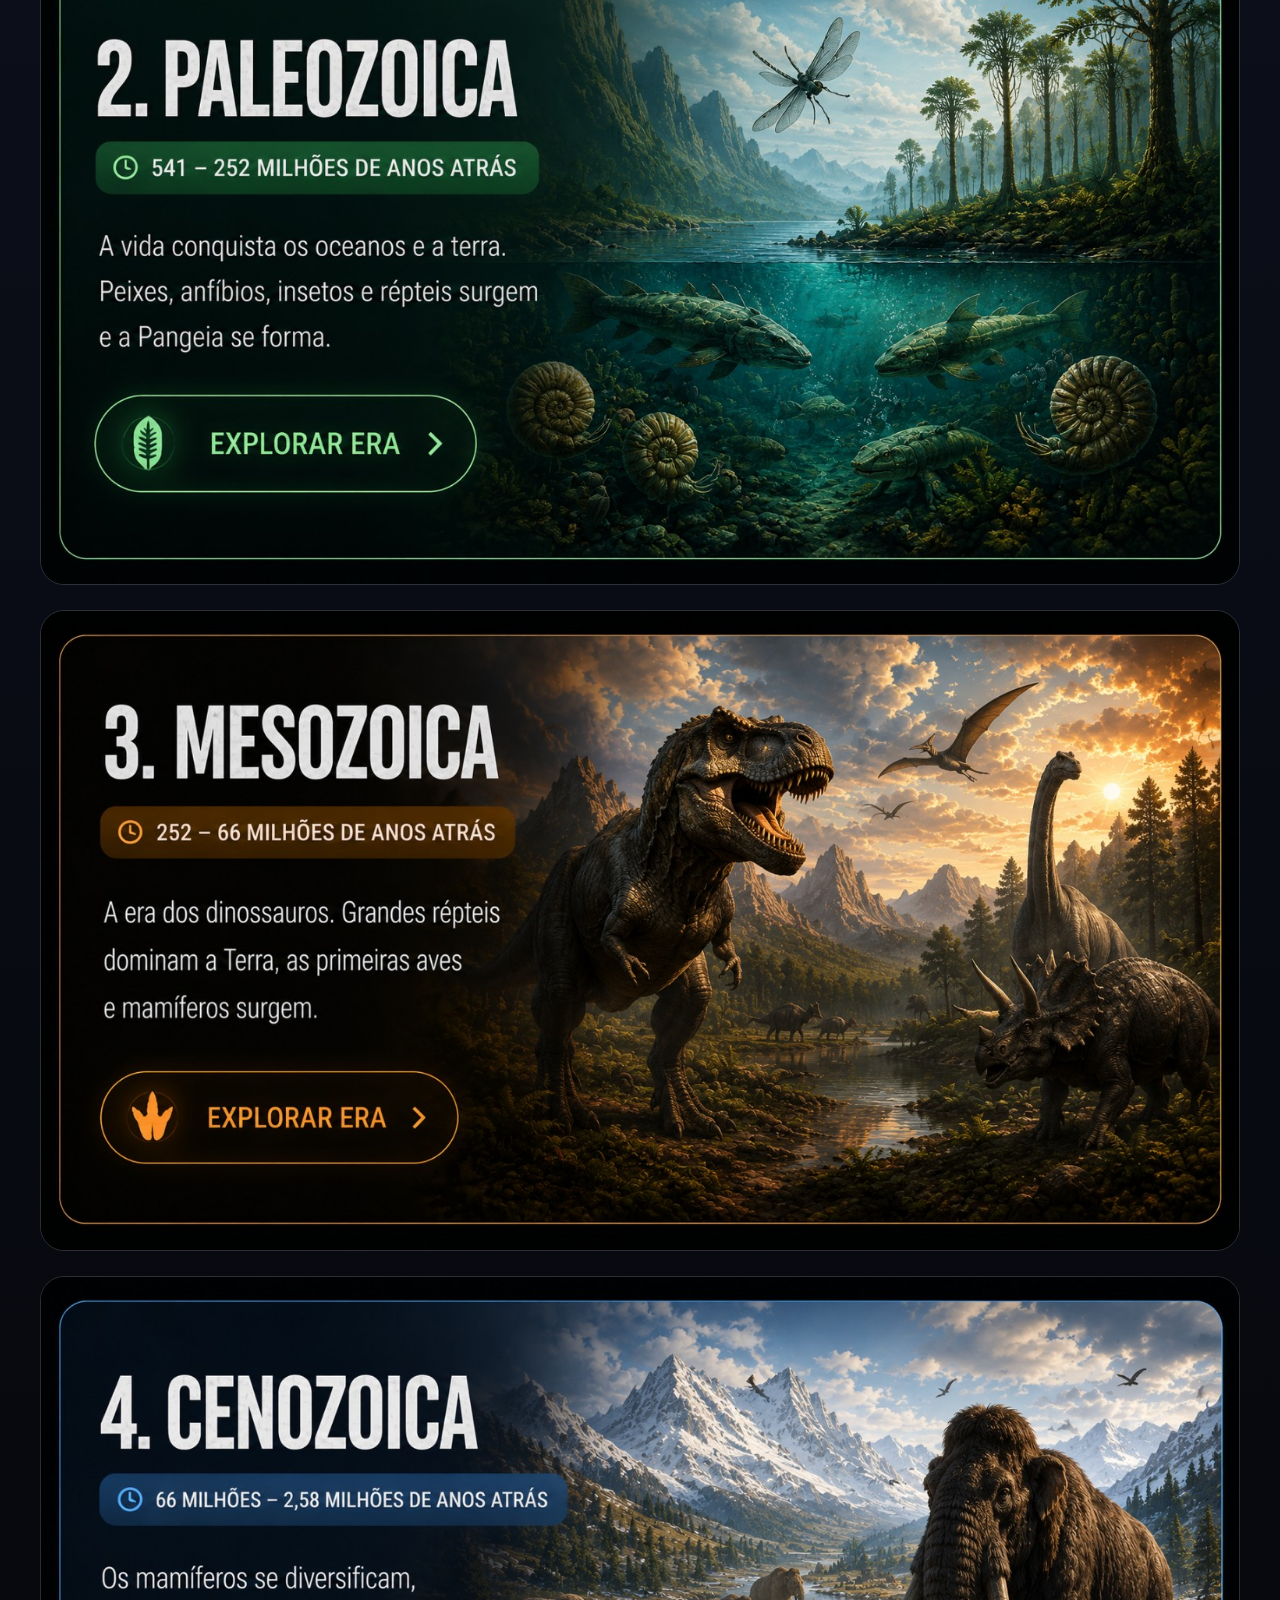
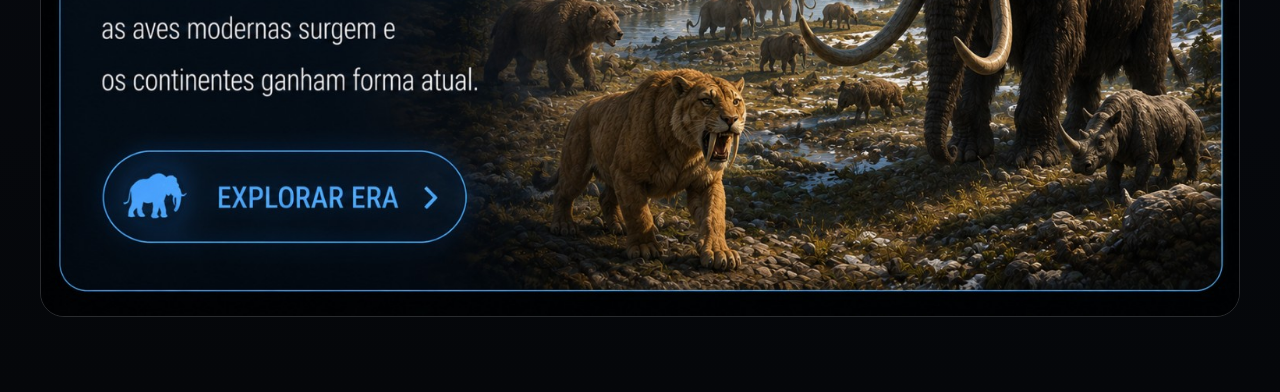
==== commit 3b6dc21f: "Update index.html" ====
--- a/index.html
+++ b/index.html
@@ -339,7 +339,7 @@
 <h2 class="eras-title">Explore as eras</h2>
 
 <a class="card" href="precambriana/">
-<img src="assets/precambriana.png" alt="Explorar a Era Pré-Cambriana">
+<img src="assets/precambriana.png? v=2" alt="Explorar a Era Cambriana">
 </a>
 
 <a class="card" href="paleozoica/">
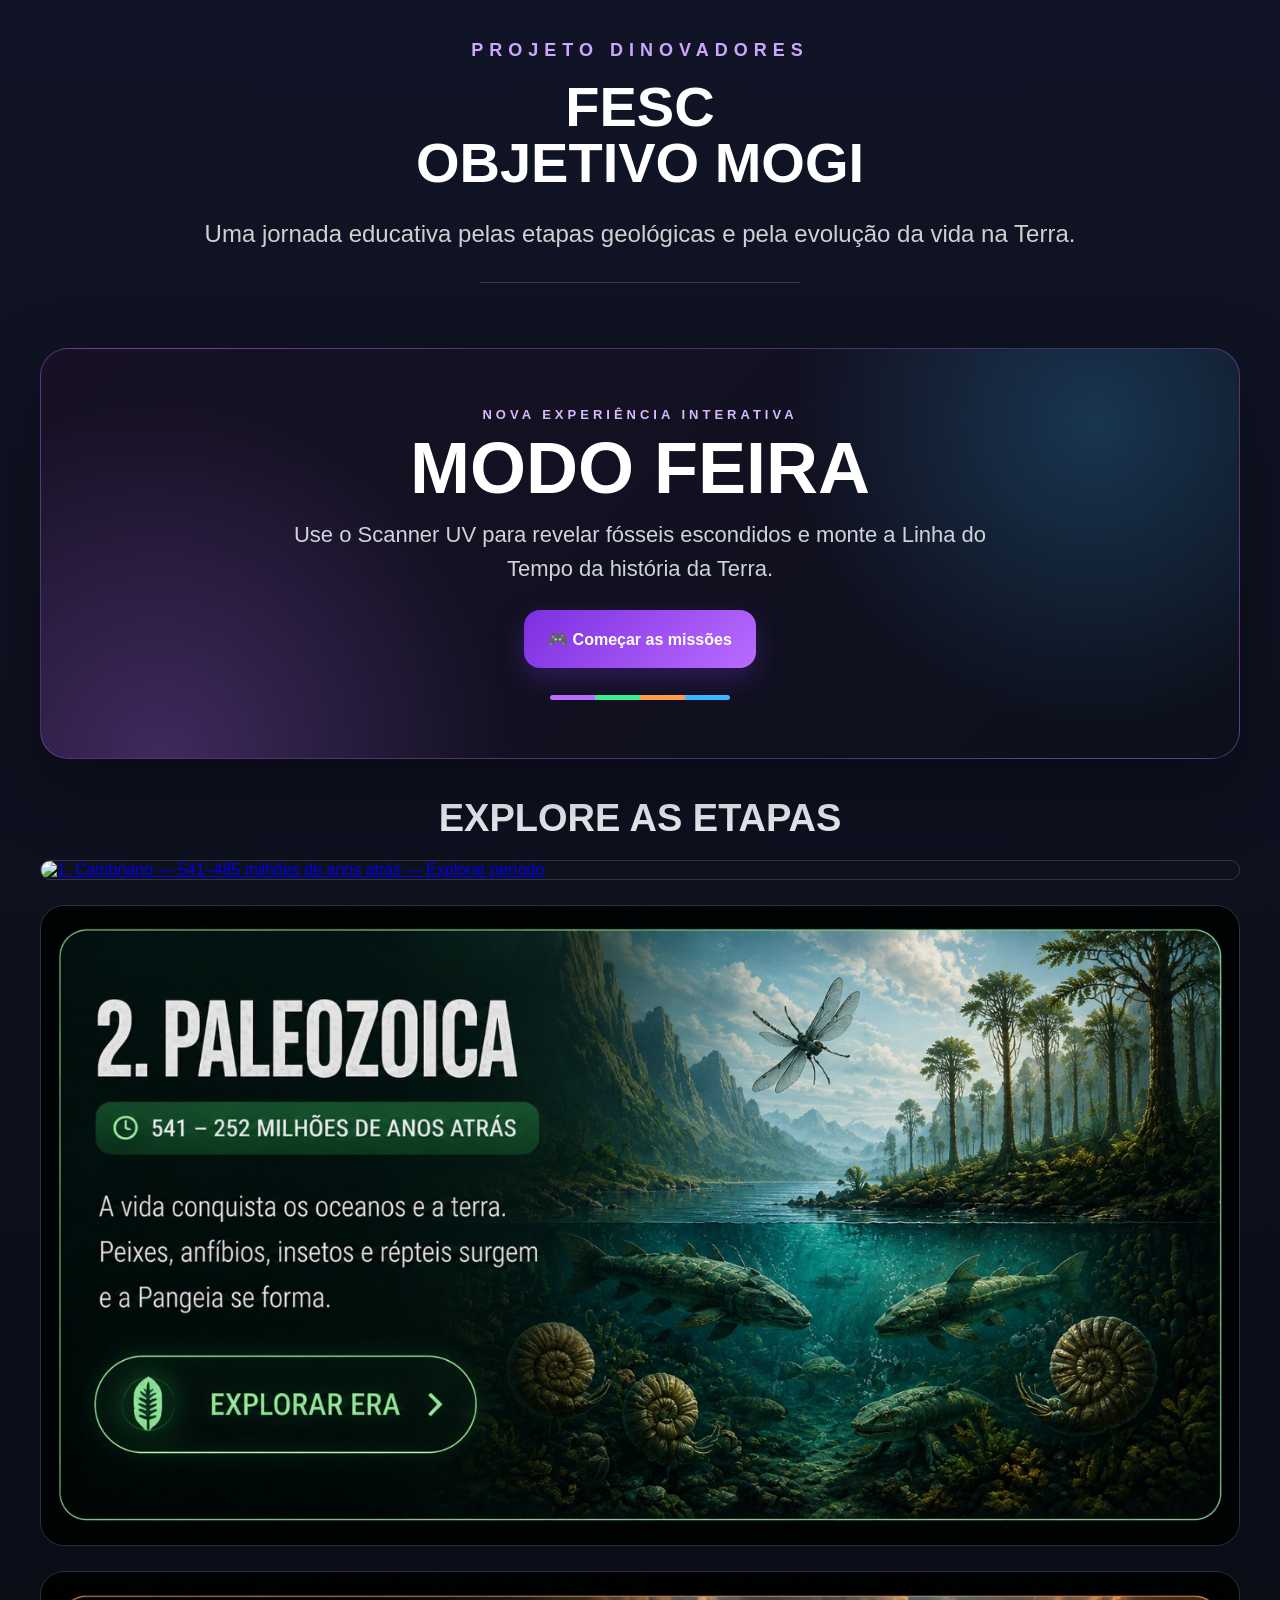
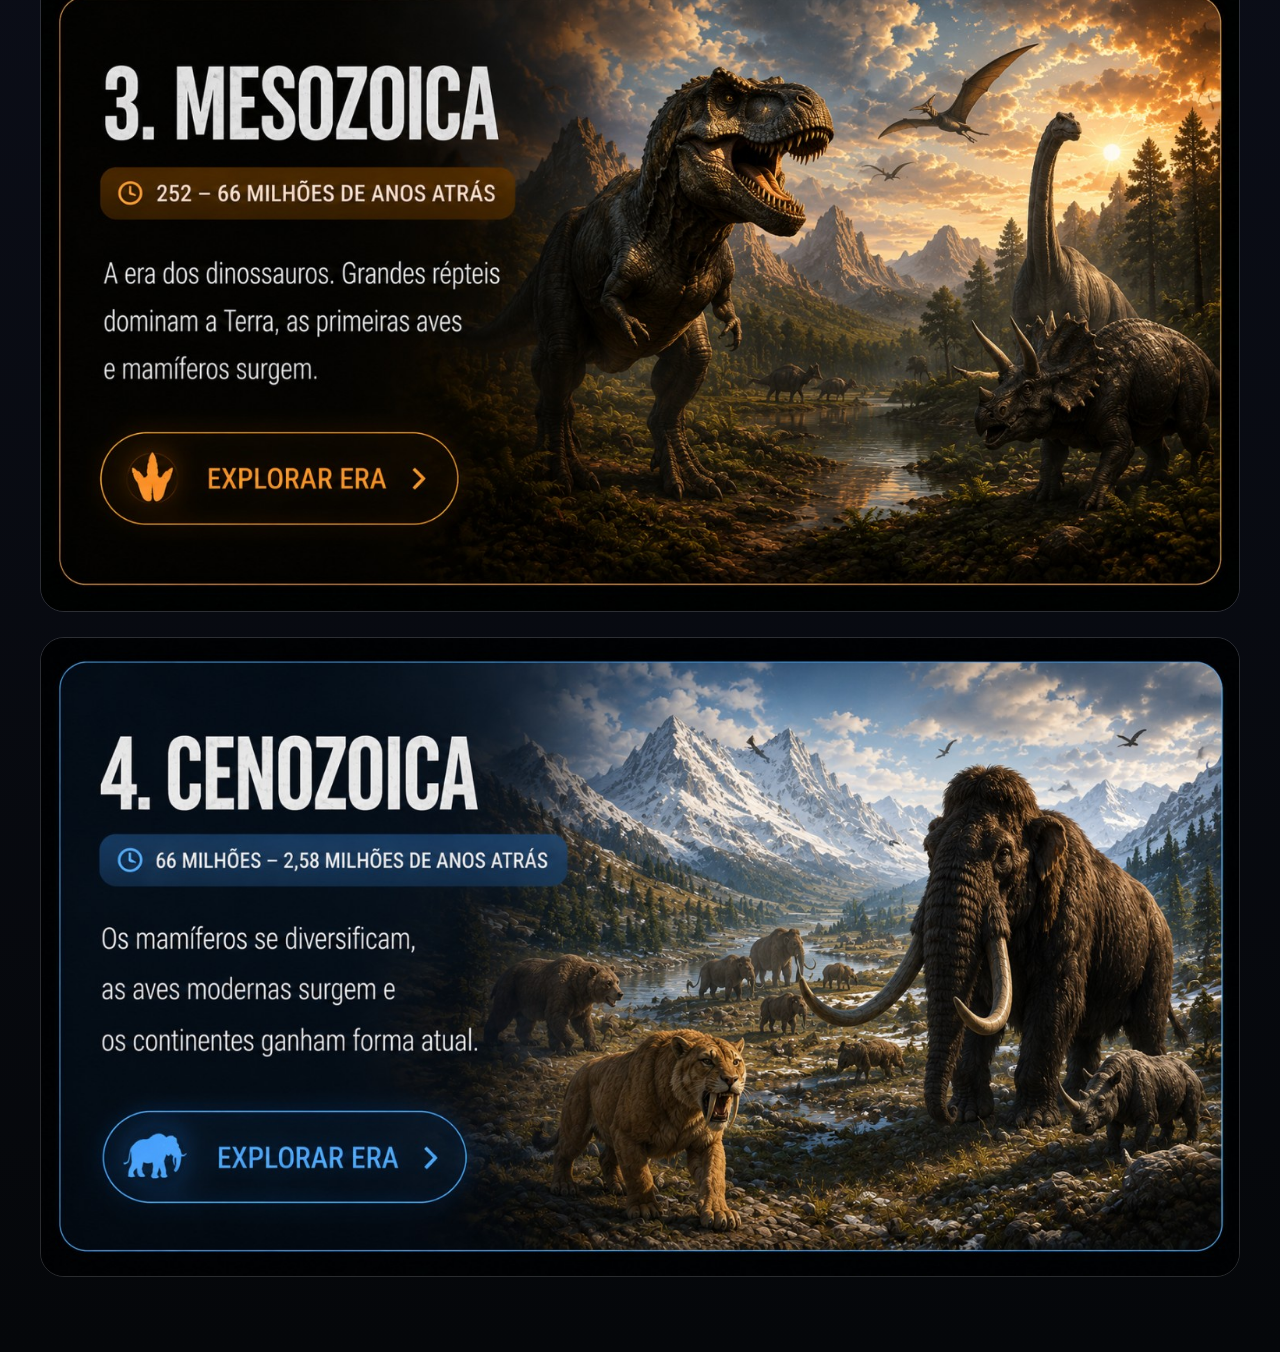
==== commit d90d74d6: "Atualiza Cambriano e Dimetrodon" ====
--- a/index.html
+++ b/index.html
@@ -308,7 +308,7 @@
 
 <p>
 
-Uma jornada educativa pelas eras geológicas e pela evolução da vida na Terra.
+Uma jornada educativa pelas etapas geológicas e pela evolução da vida na Terra.
 
 </p>
 
@@ -336,22 +336,22 @@
 
 </section>
 
-<h2 class="eras-title">Explore as eras</h2>
+<h2 class="eras-title">Explore as etapas</h2>
 
 <a class="card" href="precambriana/">
-<img src="assets/precambriana.png? v=2" alt="Explorar a Era Cambriana">
+<img src="assets/cambriano.png?v=1" alt="1. Cambriano — 541–485 milhões de anos atrás — Explorar período">
 </a>
 
 <a class="card" href="paleozoica/">
-<img src="assets/paleozoica.png" alt="Explorar a Era Paleozoica">
+<img src="assets/paleozoica.png" alt="Explorar a etapa Paleozoica">
 </a>
 
 <a class="card" href="mesozoica/">
-<img src="assets/mesozoica.png" alt="Explorar a Era Mesozoica">
+<img src="assets/mesozoica.png" alt="Explorar a etapa Mesozoica">
 </a>
 
 <a class="card" href="cenozoica/">
-<img src="assets/cenozoica.png" alt="Explorar a Era Cenozoica">
+<img src="assets/cenozoica.png" alt="Explorar a etapa Cenozoica">
 </a>
 
 </main>
